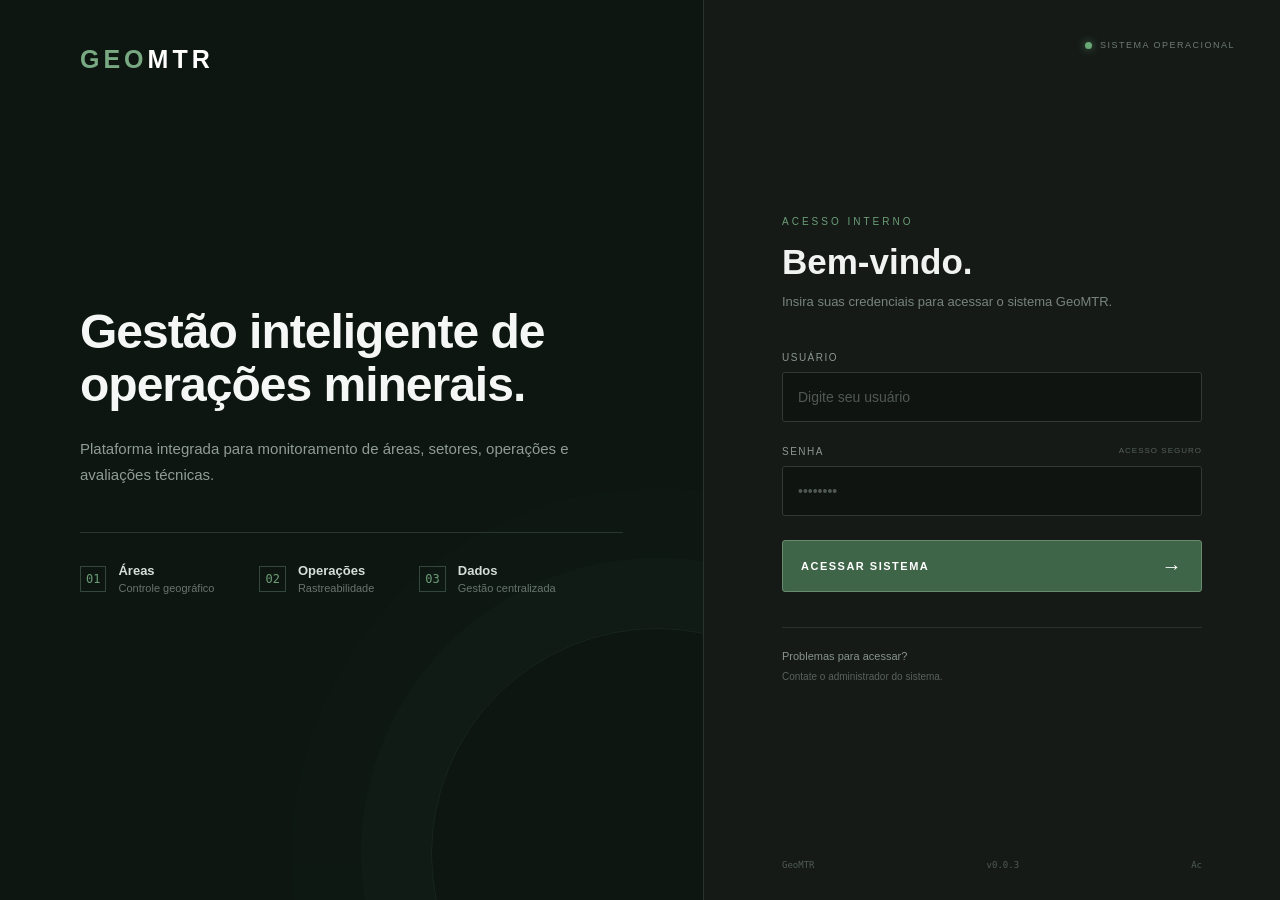
==== GeoMTR/Index.html @ 793aa6f9 "add projeto GeoMTR" ====
<!DOCTYPE html>
<html lang="pt-BR">

<head>
    <meta charset="UTF-8">
    <meta name="viewport" content="width=device-width, initial-scale=1.0">
    <title>GeoMTR | Acesso ao Sistema</title>
    <link rel="stylesheet" href="style.css">
</head>

<body>

    <main class="login-container">

        <section class="painel-info">

            <div class="logo">
                <span>GEO</span>MTR
            </div>

            <h1>Gestão inteligente de<br>operações minerais.</h1>

            <p class="descricao">
                Plataforma integrada para monitoramento de áreas,
                setores, operações e avaliações técnicas.
            </p>

            <div class="linha"></div>

            <div class="informacoes">

                <div class="info">
                    <span class="numero">01</span>
                    <div>
                        <strong>Áreas</strong>
                        <p>Controle geográfico</p>
                    </div>
                </div>

                <div class="info">
                    <span class="numero">02</span>
                    <div>
                        <strong>Operações</strong>
                        <p>Rastreabilidade</p>
                    </div>
                </div>

                <div class="info">
                    <span class="numero">03</span>
                    <div>
                        <strong>Dados</strong>
                        <p>Gestão centralizada</p>
                    </div>
                </div>

            </div>

        </section>


        <section class="area-login">

            <div class="status">
                <span class="status-bolinha"></span>
                SISTEMA OPERACIONAL
            </div>

            <div class="login-box">

                <p class="identificacao">ACESSO INTERNO</p>

                <h2>Bem-vindo.</h2>

                <p class="login-descricao">
                    Insira suas credenciais para acessar o sistema GeoMTR.
                </p>

                <form id="loginForm">

                    <div class="campo">
                        <label for="usuario">USUÁRIO</label>

                        <input
                            type="text"
                            id="usuario"
                            name="usuario"
                            placeholder="Digite seu usuário"
                            required
                        >
                    </div>

                    <div class="campo">

                        <div class="senha-label">
                            <label for="senha">SENHA</label>
                            <span>ACESSO SEGURO</span>
                        </div>

                        <input
                            type="password"
                            id="senha"
                            name="senha"
                            placeholder="••••••••"
                            required
                        >

                    </div>

                  <p id="erroLogin"></p>
                  
                    <button type="submit">
                        ACESSAR SISTEMA
                        <span>→</span>
                    </button>

                </form>

                <div class="separador"></div>

                <div class="suporte">
                    <p>Problemas para acessar?</p>
                    <span>Contate o administrador do sistema.</span>
                </div>

            </div>

            <footer>
                <span>GeoMTR</span>
                <span>v0.0.3</span>
                <span>Ac</span>
            </footer>

        </section>

    </main>
  <script src="login.js"></script>

</body>
</html>
---- GeoMTR/style.css ----
* {
    margin: 0;
    padding: 0;
    box-sizing: border-box;
}

body {
    font-family: Arial, Helvetica, sans-serif;
    background: #0d1210;
    color: #e8ece9;
}

/* =========================
   ESTRUTURA PRINCIPAL
========================= */

.login-container {
    width: 100%;
    min-height: 100vh;

    display: flex;
}

/*L.E*/

.painel-info {
    width: 55%;
    min-height: 100vh;

    padding: 65px 80px;

    display: flex;
    flex-direction: column;
    justify-content: center;

    position: relative;
    overflow: hidden;

    background:
        linear-gradient(
            rgba(13, 22, 17, 0.92),
            rgba(13, 22, 17, 0.97)
        ),
        repeating-linear-gradient(
            0deg,
            transparent,
            transparent 49px,
            rgba(255, 255, 255, 0.025) 50px
        );

    border-right: 1px solid #29332d;
}


.painel-info::after {
    content: "";

    position: absolute;

    width: 450px;
    height: 450px;

    border: 1px solid rgba(96, 151, 111, 0.12);
    border-radius: 50%;

    right: -180px;
    bottom: -180px;

    box-shadow:
        0 0 0 70px rgba(96, 151, 111, 0.025),
        0 0 0 140px rgba(96, 151, 111, 0.015);
}


/* =========================
   LOGO
========================= */

.logo {
    position: absolute;

    top: 45px;
    left: 80px;

    font-size: 25px;
    font-weight: bold;

    letter-spacing: 4px;

    color: #ffffff;
}

.logo span {
    color: #78a982;
}


/* =========================
   TEXTO PRINCIPAL
========================= */

.painel-info h1 {
    max-width: 650px;

    font-size: 48px;
    line-height: 1.1;

    letter-spacing: -1px;

    margin-bottom: 25px;

    color: #f4f7f5;
}

.descricao {
    max-width: 550px;

    color: #8f9d94;

    line-height: 1.7;

    font-size: 15px;
}

.linha {
    width: 100%;
    max-width: 600px;

    height: 1px;

    background: #29352e;

    margin: 45px 0 30px;
}


/* =========================
   INFORMAÇÕES
========================= */

.informacoes {
    display: flex;
    gap: 45px;
}

.info {
    display: flex;
    align-items: center;
    gap: 12px;
}

.numero {
    font-family: monospace;

    font-size: 12px;

    color: #6c9d77;

    border: 1px solid #33473a;

    padding: 5px;
}

.info strong {
    display: block;

    font-size: 13px;

    color: #d8ded9;

    margin-bottom: 4px;
}

.info p {
    font-size: 11px;

    color: #68756c;
}


/* =========================
   ÁREA DE LOGIN
========================= */

.area-login {
    width: 45%;
    min-height: 100vh;

    background: #151a17;

    display: flex;
    flex-direction: column;

    align-items: center;
    justify-content: center;

    position: relative;
}


/* =========================
   STATUS
========================= */

.status {
    position: absolute;

    top: 40px;
    right: 45px;

    font-size: 9px;

    letter-spacing: 1.5px;

    color: #6f7c73;

    display: flex;
    align-items: center;

    gap: 8px;
}

.status-bolinha {
    width: 7px;
    height: 7px;

    background: #69a976;

    border-radius: 50%;

    box-shadow: 0 0 8px rgba(105, 169, 118, 0.7);
}


/* =========================
   CAIXA LOGIN
========================= */

.login-box {
    width: 420px;
}

.identificacao {
    font-size: 10px;

    letter-spacing: 3px;

    color: #6c9d77;

    margin-bottom: 15px;
}

.login-box h2 {
    font-size: 35px;

    color: #f0f3f1;

    margin-bottom: 10px;
}

.login-descricao {
    font-size: 13px;

    line-height: 1.6;

    color: #78847c;

    margin-bottom: 40px;
}


/* =========================
   CAMPOS
========================= */

.campo {
    margin-bottom: 24px;
}

.campo label {
    display: block;

    font-size: 10px;

    letter-spacing: 1.5px;

    color: #8b978f;

    margin-bottom: 9px;
}

.senha-label {
    display: flex;

    justify-content: space-between;
}

.senha-label span {
    font-size: 8px;

    letter-spacing: 1px;

    color: #566159;
}

.campo input {
    width: 100%;

    height: 50px;

    padding: 0 15px;

    background: #101411;

    color: #e8ece9;

    border: 1px solid #303a33;

    border-radius: 3px;

    outline: none;

    font-size: 14px;

    transition: 0.2s;
}

.campo input::placeholder {
    color: #4f5952;
}

.campo input:focus {
    border-color: #668d6f;

    background: #121814;

    box-shadow:
        0 0 0 2px rgba(102, 141, 111, 0.08);
}


/* =========================
   BOTÃO
========================= */

button {
    width: 100%;

    height: 52px;

    margin-top: 8px;

    padding: 0 18px;

    border: 1px solid #688b70;
    border-radius: 3px;

    background: #3f6548;

    color: white;

    font-size: 11px;
    font-weight: bold;

    letter-spacing: 1.5px;

    cursor: pointer;

    display: flex;

    justify-content: space-between;
    align-items: center;

    transition: 0.2s;
}

button span {
    font-size: 20px;
}

button:hover {
    background: #4c7957;

    border-color: #7aa685;

    transform: translateY(-1px);
}


/* =========================
   SUPORTE
========================= */

.separador {
    width: 100%;
    height: 1px;

    background: #29312c;

    margin: 35px 0 22px;
}

.suporte p {
    font-size: 11px;

    color: #88948c;

    margin-bottom: 4px;
}

.suporte span {
    font-size: 10px;

    color: #58625b;
}


/* =========================
   RODAPÉ
========================= */

footer {
    position: absolute;

    bottom: 30px;

    width: 420px;

    display: flex;

    justify-content: space-between;

    font-family: monospace;

    font-size: 9px;

    color: #505b53;
}


/* =========================
   RESPONSIVIDADE
========================= */

@media (max-width: 900px) {

    .painel-info {
        display: none;
    }

    .area-login {
        width: 100%;
    }

    .login-box {
        width: 85%;
        max-width: 420px;
    }

    footer {
        width: 85%;
        max-width: 420px;
    }
  #erroLogin {
    color: #d96b62;
    font-size: 11px;

    margin-top: -10px;
    margin-bottom: 15px;

    min-height: 15px;
  }
  
}
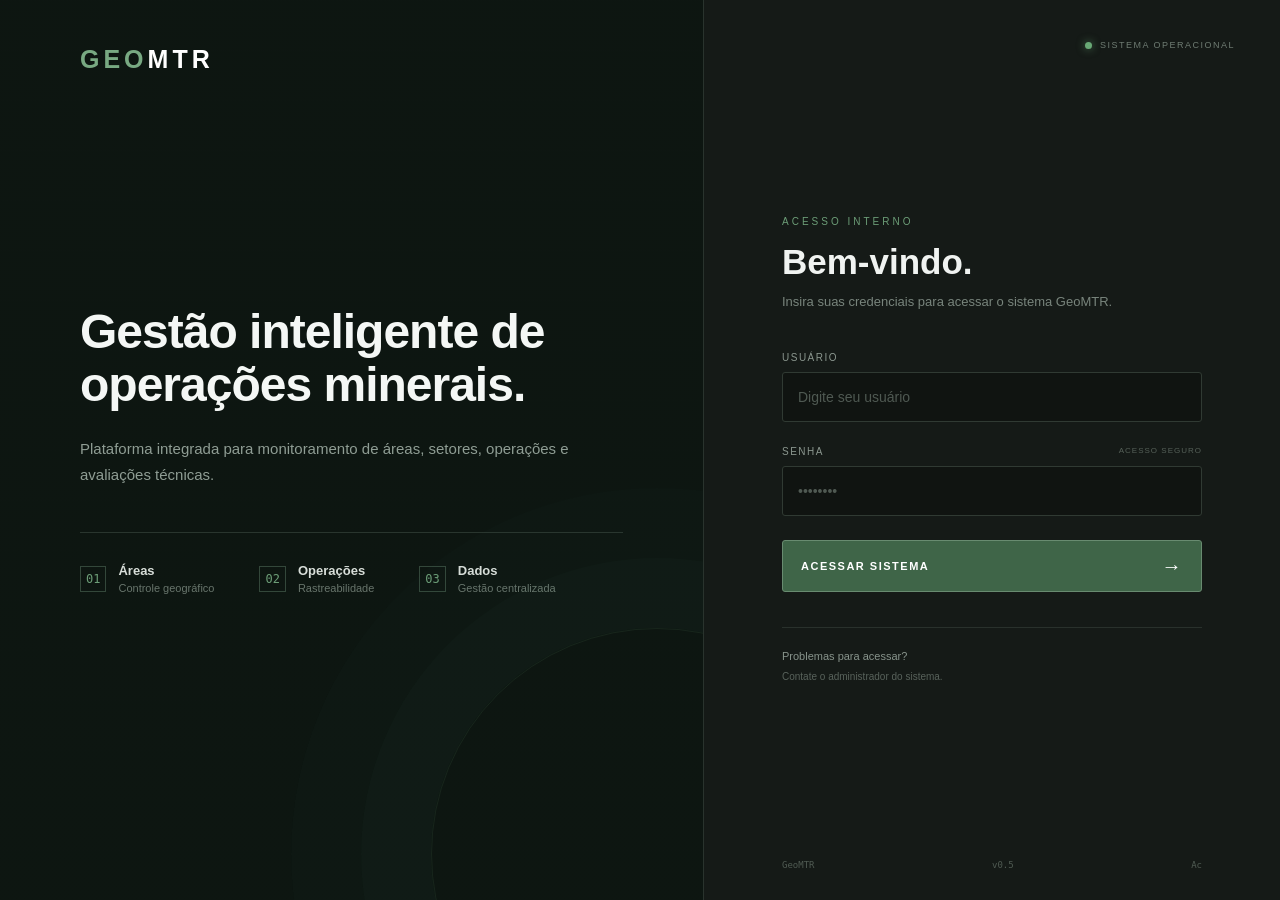
==== commit 39651f12: "att dos dashs, orgs e finalização funcionariohtml" ====
--- a/GeoMTR/Index.html
+++ b/GeoMTR/Index.html
@@ -1,139 +1,119 @@
-<!DOCTYPE html>
+<!doctype html>
 <html lang="pt-BR">
+  <head>
+    <meta charset="UTF-8" />
+    <meta name="viewport" content="width=device-width, initial-scale=1.0" />
+    <title>GeoMTR | Acesso ao Sistema</title>
+    <link rel="stylesheet" href="style.css" />
+  </head>
 
-<head>
-    <meta charset="UTF-8">
-    <meta name="viewport" content="width=device-width, initial-scale=1.0">
-    <title>GeoMTR | Acesso ao Sistema</title>
-    <link rel="stylesheet" href="style.css">
-</head>
+  <body>
+    <main class="login-container">
+      <section class="painel-info">
+        <div class="logo"><span>GEO</span>MTR</div>
 
-<body>
+        <h1>Gestão inteligente de<br />operações minerais.</h1>
 
-    <main class="login-container">
+        <p class="descricao">
+          Plataforma integrada para monitoramento de áreas, setores, operações e
+          avaliações técnicas.
+        </p>
 
-        <section class="painel-info">
+        <div class="linha"></div>
 
-            <div class="logo">
-                <span>GEO</span>MTR
+        <div class="informacoes">
+          <div class="info">
+            <span class="numero">01</span>
+            <div>
+              <strong>Áreas</strong>
+              <p>Controle geográfico</p>
+            </div>
+          </div>
+
+          <div class="info">
+            <span class="numero">02</span>
+            <div>
+              <strong>Operações</strong>
+              <p>Rastreabilidade</p>
+            </div>
+          </div>
+
+          <div class="info">
+            <span class="numero">03</span>
+            <div>
+              <strong>Dados</strong>
+              <p>Gestão centralizada</p>
+            </div>
+          </div>
+        </div>
+      </section>
+
+      <section class="area-login">
+        <div class="status">
+          <span class="status-bolinha"></span>
+          SISTEMA OPERACIONAL
+        </div>
+
+        <div class="login-box">
+          <p class="identificacao">ACESSO INTERNO</p>
+
+          <h2>Bem-vindo.</h2>
+
+          <p class="login-descricao">
+            Insira suas credenciais para acessar o sistema GeoMTR.
+          </p>
+
+          <form id="loginForm">
+            <div class="campo">
+              <label for="usuario">USUÁRIO</label>
+
+              <input
+                type="text"
+                id="usuario"
+                name="usuario"
+                placeholder="Digite seu usuário"
+                required
+              />
             </div>
 
-            <h1>Gestão inteligente de<br>operações minerais.</h1>
+            <div class="campo">
+              <div class="senha-label">
+                <label for="senha">SENHA</label>
+                <span>ACESSO SEGURO</span>
+              </div>
 
-            <p class="descricao">
-                Plataforma integrada para monitoramento de áreas,
-                setores, operações e avaliações técnicas.
-            </p>
-
-            <div class="linha"></div>
-
-            <div class="informacoes">
-
-                <div class="info">
-                    <span class="numero">01</span>
-                    <div>
-                        <strong>Áreas</strong>
-                        <p>Controle geográfico</p>
-                    </div>
-                </div>
-
-                <div class="info">
-                    <span class="numero">02</span>
-                    <div>
-                        <strong>Operações</strong>
-                        <p>Rastreabilidade</p>
-                    </div>
-                </div>
-
-                <div class="info">
-                    <span class="numero">03</span>
-                    <div>
-                        <strong>Dados</strong>
-                        <p>Gestão centralizada</p>
-                    </div>
-                </div>
-
+              <input
+                type="password"
+                id="senha"
+                name="senha"
+                placeholder="••••••••"
+                required
+              />
             </div>
 
-        </section>
+            <p id="erroLogin"></p>
 
+            <button type="submit">
+              ACESSAR SISTEMA
+              <span>→</span>
+            </button>
+          </form>
 
-        <section class="area-login">
+          <div class="separador"></div>
 
-            <div class="status">
-                <span class="status-bolinha"></span>
-                SISTEMA OPERACIONAL
-            </div>
+          <div class="suporte">
+            <p>Problemas para acessar?</p>
+            <span>Contate o administrador do sistema.</span>
+          </div>
+        </div>
 
-            <div class="login-box">
-
-                <p class="identificacao">ACESSO INTERNO</p>
-
-                <h2>Bem-vindo.</h2>
-
-                <p class="login-descricao">
-                    Insira suas credenciais para acessar o sistema GeoMTR.
-                </p>
-
-                <form id="loginForm">
-
-                    <div class="campo">
-                        <label for="usuario">USUÁRIO</label>
-
-                        <input
-                            type="text"
-                            id="usuario"
-                            name="usuario"
-                            placeholder="Digite seu usuário"
-                            required
-                        >
-                    </div>
-
-                    <div class="campo">
-
-                        <div class="senha-label">
-                            <label for="senha">SENHA</label>
-                            <span>ACESSO SEGURO</span>
-                        </div>
-
-                        <input
-                            type="password"
-                            id="senha"
-                            name="senha"
-                            placeholder="••••••••"
-                            required
-                        >
-
-                    </div>
-
-                  <p id="erroLogin"></p>
-                  
-                    <button type="submit">
-                        ACESSAR SISTEMA
-                        <span>→</span>
-                    </button>
-
-                </form>
-
-                <div class="separador"></div>
-
-                <div class="suporte">
-                    <p>Problemas para acessar?</p>
-                    <span>Contate o administrador do sistema.</span>
-                </div>
-
-            </div>
-
-            <footer>
-                <span>GeoMTR</span>
-                <span>v0.0.3</span>
-                <span>Ac</span>
-            </footer>
-
-        </section>
-
+        <footer>
+          <span>GeoMTR</span>
+          <span>v0.5</span>
+          <span>Ac</span>
+        </footer>
+      </section>
     </main>
-  <script src="login.js"></script>
-
-</body>
-</html>+    <script src="login.js"></script>
+  </body>
+</html>
--- a/GeoMTR/style.css
+++ b/GeoMTR/style.css
@@ -1,466 +1,449 @@
 * {
-    margin: 0;
-    padding: 0;
-    box-sizing: border-box;
+  margin: 0;
+  padding: 0;
+  box-sizing: border-box;
 }
 
 body {
-    font-family: Arial, Helvetica, sans-serif;
-    background: #0d1210;
-    color: #e8ece9;
-}
-
-/* =========================
+  font-family: Arial, Helvetica, sans-serif;
+  background: #0d1210;
+  color: #e8ece9;
+}
+
+/* 
    ESTRUTURA PRINCIPAL
-========================= */
+ */
 
 .login-container {
+  width: 100%;
+  min-height: 100vh;
+
+  display: flex;
+}
+
+/*L.E*/
+
+.painel-info {
+  width: 55%;
+  min-height: 100vh;
+
+  padding: 65px 80px;
+
+  display: flex;
+  flex-direction: column;
+  justify-content: center;
+
+  position: relative;
+  overflow: hidden;
+
+  background:
+    linear-gradient(rgba(13, 22, 17, 0.92), rgba(13, 22, 17, 0.97)),
+    repeating-linear-gradient(
+      0deg,
+      transparent,
+      transparent 49px,
+      rgba(255, 255, 255, 0.025) 50px
+    );
+
+  border-right: 1px solid #29332d;
+}
+
+.painel-info::after {
+  content: "";
+
+  position: absolute;
+
+  width: 450px;
+  height: 450px;
+
+  border: 1px solid rgba(96, 151, 111, 0.12);
+  border-radius: 50%;
+
+  right: -180px;
+  bottom: -180px;
+
+  box-shadow:
+    0 0 0 70px rgba(96, 151, 111, 0.025),
+    0 0 0 140px rgba(96, 151, 111, 0.015);
+}
+
+/* 
+   LOGO
+ */
+
+.logo {
+  position: absolute;
+
+  top: 45px;
+  left: 80px;
+
+  font-size: 25px;
+  font-weight: bold;
+
+  letter-spacing: 4px;
+
+  color: #ffffff;
+}
+
+.logo span {
+  color: #78a982;
+}
+
+/* 
+   TEXTO PRINCIPAL
+ */
+
+.painel-info h1 {
+  max-width: 650px;
+
+  font-size: 48px;
+  line-height: 1.1;
+
+  letter-spacing: -1px;
+
+  margin-bottom: 25px;
+
+  color: #f4f7f5;
+}
+
+.descricao {
+  max-width: 550px;
+
+  color: #8f9d94;
+
+  line-height: 1.7;
+
+  font-size: 15px;
+}
+
+.linha {
+  width: 100%;
+  max-width: 600px;
+
+  height: 1px;
+
+  background: #29352e;
+
+  margin: 45px 0 30px;
+}
+
+/* 
+   INFORMAÇÕES
+ */
+
+.informacoes {
+  display: flex;
+  gap: 45px;
+}
+
+.info {
+  display: flex;
+  align-items: center;
+  gap: 12px;
+}
+
+.numero {
+  font-family: monospace;
+
+  font-size: 12px;
+
+  color: #6c9d77;
+
+  border: 1px solid #33473a;
+
+  padding: 5px;
+}
+
+.info strong {
+  display: block;
+
+  font-size: 13px;
+
+  color: #d8ded9;
+
+  margin-bottom: 4px;
+}
+
+.info p {
+  font-size: 11px;
+
+  color: #68756c;
+}
+
+/* 
+   ÁREA DE LOGIN
+ */
+
+.area-login {
+  width: 45%;
+  min-height: 100vh;
+
+  background: #151a17;
+
+  display: flex;
+  flex-direction: column;
+
+  align-items: center;
+  justify-content: center;
+
+  position: relative;
+}
+
+/* 
+   STATUS
+ */
+
+.status {
+  position: absolute;
+
+  top: 40px;
+  right: 45px;
+
+  font-size: 9px;
+
+  letter-spacing: 1.5px;
+
+  color: #6f7c73;
+
+  display: flex;
+  align-items: center;
+
+  gap: 8px;
+}
+
+.status-bolinha {
+  width: 7px;
+  height: 7px;
+
+  background: #69a976;
+
+  border-radius: 50%;
+
+  box-shadow: 0 0 8px rgba(105, 169, 118, 0.7);
+}
+
+/* 
+   CAIXA LOGIN
+ */
+
+.login-box {
+  width: 420px;
+}
+
+.identificacao {
+  font-size: 10px;
+
+  letter-spacing: 3px;
+
+  color: #6c9d77;
+
+  margin-bottom: 15px;
+}
+
+.login-box h2 {
+  font-size: 35px;
+
+  color: #f0f3f1;
+
+  margin-bottom: 10px;
+}
+
+.login-descricao {
+  font-size: 13px;
+
+  line-height: 1.6;
+
+  color: #78847c;
+
+  margin-bottom: 40px;
+}
+
+/* 
+   CAMPOS
+ */
+
+.campo {
+  margin-bottom: 24px;
+}
+
+.campo label {
+  display: block;
+
+  font-size: 10px;
+
+  letter-spacing: 1.5px;
+
+  color: #8b978f;
+
+  margin-bottom: 9px;
+}
+
+.senha-label {
+  display: flex;
+
+  justify-content: space-between;
+}
+
+.senha-label span {
+  font-size: 8px;
+
+  letter-spacing: 1px;
+
+  color: #566159;
+}
+
+.campo input {
+  width: 100%;
+
+  height: 50px;
+
+  padding: 0 15px;
+
+  background: #101411;
+
+  color: #e8ece9;
+
+  border: 1px solid #303a33;
+
+  border-radius: 3px;
+
+  outline: none;
+
+  font-size: 14px;
+
+  transition: 0.2s;
+}
+
+.campo input::placeholder {
+  color: #4f5952;
+}
+
+.campo input:focus {
+  border-color: #668d6f;
+
+  background: #121814;
+
+  box-shadow: 0 0 0 2px rgba(102, 141, 111, 0.08);
+}
+
+/* 
+   BOTÃO
+ */
+
+button {
+  width: 100%;
+
+  height: 52px;
+
+  margin-top: 8px;
+
+  padding: 0 18px;
+
+  border: 1px solid #688b70;
+  border-radius: 3px;
+
+  background: #3f6548;
+
+  color: white;
+
+  font-size: 11px;
+  font-weight: bold;
+
+  letter-spacing: 1.5px;
+
+  cursor: pointer;
+
+  display: flex;
+
+  justify-content: space-between;
+  align-items: center;
+
+  transition: 0.2s;
+}
+
+button span {
+  font-size: 20px;
+}
+
+button:hover {
+  background: #4c7957;
+
+  border-color: #7aa685;
+
+  transform: translateY(-1px);
+}
+
+/* 
+   SUPORTE
+ */
+
+.separador {
+  width: 100%;
+  height: 1px;
+
+  background: #29312c;
+
+  margin: 35px 0 22px;
+}
+
+.suporte p {
+  font-size: 11px;
+
+  color: #88948c;
+
+  margin-bottom: 4px;
+}
+
+.suporte span {
+  font-size: 10px;
+
+  color: #58625b;
+}
+
+/* 
+   RODAPÉ
+ */
+
+footer {
+  position: absolute;
+
+  bottom: 30px;
+
+  width: 420px;
+
+  display: flex;
+
+  justify-content: space-between;
+
+  font-family: monospace;
+
+  font-size: 9px;
+
+  color: #505b53;
+}
+
+/* 
+   RESPONSIVIDADE
+ */
+
+@media (max-width: 900px) {
+  .painel-info {
+    display: none;
+  }
+
+  .area-login {
     width: 100%;
-    min-height: 100vh;
-
-    display: flex;
-}
-
-/*L.E*/
-
-.painel-info {
-    width: 55%;
-    min-height: 100vh;
-
-    padding: 65px 80px;
-
-    display: flex;
-    flex-direction: column;
-    justify-content: center;
-
-    position: relative;
-    overflow: hidden;
-
-    background:
-        linear-gradient(
-            rgba(13, 22, 17, 0.92),
-            rgba(13, 22, 17, 0.97)
-        ),
-        repeating-linear-gradient(
-            0deg,
-            transparent,
-            transparent 49px,
-            rgba(255, 255, 255, 0.025) 50px
-        );
-
-    border-right: 1px solid #29332d;
-}
-
-
-.painel-info::after {
-    content: "";
-
-    position: absolute;
-
-    width: 450px;
-    height: 450px;
-
-    border: 1px solid rgba(96, 151, 111, 0.12);
-    border-radius: 50%;
-
-    right: -180px;
-    bottom: -180px;
-
-    box-shadow:
-        0 0 0 70px rgba(96, 151, 111, 0.025),
-        0 0 0 140px rgba(96, 151, 111, 0.015);
-}
-
-
-/* =========================
-   LOGO
-========================= */
-
-.logo {
-    position: absolute;
-
-    top: 45px;
-    left: 80px;
-
-    font-size: 25px;
-    font-weight: bold;
-
-    letter-spacing: 4px;
-
-    color: #ffffff;
-}
-
-.logo span {
-    color: #78a982;
-}
-
-
-/* =========================
-   TEXTO PRINCIPAL
-========================= */
-
-.painel-info h1 {
-    max-width: 650px;
-
-    font-size: 48px;
-    line-height: 1.1;
-
-    letter-spacing: -1px;
-
-    margin-bottom: 25px;
-
-    color: #f4f7f5;
-}
-
-.descricao {
-    max-width: 550px;
-
-    color: #8f9d94;
-
-    line-height: 1.7;
-
-    font-size: 15px;
-}
-
-.linha {
-    width: 100%;
-    max-width: 600px;
-
-    height: 1px;
-
-    background: #29352e;
-
-    margin: 45px 0 30px;
-}
-
-
-/* =========================
-   INFORMAÇÕES
-========================= */
-
-.informacoes {
-    display: flex;
-    gap: 45px;
-}
-
-.info {
-    display: flex;
-    align-items: center;
-    gap: 12px;
-}
-
-.numero {
-    font-family: monospace;
-
-    font-size: 12px;
-
-    color: #6c9d77;
-
-    border: 1px solid #33473a;
-
-    padding: 5px;
-}
-
-.info strong {
-    display: block;
-
-    font-size: 13px;
-
-    color: #d8ded9;
-
-    margin-bottom: 4px;
-}
-
-.info p {
-    font-size: 11px;
-
-    color: #68756c;
-}
-
-
-/* =========================
-   ÁREA DE LOGIN
-========================= */
-
-.area-login {
-    width: 45%;
-    min-height: 100vh;
-
-    background: #151a17;
-
-    display: flex;
-    flex-direction: column;
-
-    align-items: center;
-    justify-content: center;
-
-    position: relative;
-}
-
-
-/* =========================
-   STATUS
-========================= */
-
-.status {
-    position: absolute;
-
-    top: 40px;
-    right: 45px;
-
-    font-size: 9px;
-
-    letter-spacing: 1.5px;
-
-    color: #6f7c73;
-
-    display: flex;
-    align-items: center;
-
-    gap: 8px;
-}
-
-.status-bolinha {
-    width: 7px;
-    height: 7px;
-
-    background: #69a976;
-
-    border-radius: 50%;
-
-    box-shadow: 0 0 8px rgba(105, 169, 118, 0.7);
-}
-
-
-/* =========================
-   CAIXA LOGIN
-========================= */
-
-.login-box {
-    width: 420px;
-}
-
-.identificacao {
-    font-size: 10px;
-
-    letter-spacing: 3px;
-
-    color: #6c9d77;
-
-    margin-bottom: 15px;
-}
-
-.login-box h2 {
-    font-size: 35px;
-
-    color: #f0f3f1;
-
-    margin-bottom: 10px;
-}
-
-.login-descricao {
-    font-size: 13px;
-
-    line-height: 1.6;
-
-    color: #78847c;
-
-    margin-bottom: 40px;
-}
-
-
-/* =========================
-   CAMPOS
-========================= */
-
-.campo {
-    margin-bottom: 24px;
-}
-
-.campo label {
-    display: block;
-
-    font-size: 10px;
-
-    letter-spacing: 1.5px;
-
-    color: #8b978f;
-
-    margin-bottom: 9px;
-}
-
-.senha-label {
-    display: flex;
-
-    justify-content: space-between;
-}
-
-.senha-label span {
-    font-size: 8px;
-
-    letter-spacing: 1px;
-
-    color: #566159;
-}
-
-.campo input {
-    width: 100%;
-
-    height: 50px;
-
-    padding: 0 15px;
-
-    background: #101411;
-
-    color: #e8ece9;
-
-    border: 1px solid #303a33;
-
-    border-radius: 3px;
-
-    outline: none;
-
-    font-size: 14px;
-
-    transition: 0.2s;
-}
-
-.campo input::placeholder {
-    color: #4f5952;
-}
-
-.campo input:focus {
-    border-color: #668d6f;
-
-    background: #121814;
-
-    box-shadow:
-        0 0 0 2px rgba(102, 141, 111, 0.08);
-}
-
-
-/* =========================
-   BOTÃO
-========================= */
-
-button {
-    width: 100%;
-
-    height: 52px;
-
-    margin-top: 8px;
-
-    padding: 0 18px;
-
-    border: 1px solid #688b70;
-    border-radius: 3px;
-
-    background: #3f6548;
-
-    color: white;
-
-    font-size: 11px;
-    font-weight: bold;
-
-    letter-spacing: 1.5px;
-
-    cursor: pointer;
-
-    display: flex;
-
-    justify-content: space-between;
-    align-items: center;
-
-    transition: 0.2s;
-}
-
-button span {
-    font-size: 20px;
-}
-
-button:hover {
-    background: #4c7957;
-
-    border-color: #7aa685;
-
-    transform: translateY(-1px);
-}
-
-
-/* =========================
-   SUPORTE
-========================= */
-
-.separador {
-    width: 100%;
-    height: 1px;
-
-    background: #29312c;
-
-    margin: 35px 0 22px;
-}
-
-.suporte p {
-    font-size: 11px;
-
-    color: #88948c;
-
-    margin-bottom: 4px;
-}
-
-.suporte span {
-    font-size: 10px;
-
-    color: #58625b;
-}
-
-
-/* =========================
-   RODAPÉ
-========================= */
-
-footer {
-    position: absolute;
-
-    bottom: 30px;
-
-    width: 420px;
-
-    display: flex;
-
-    justify-content: space-between;
-
-    font-family: monospace;
-
-    font-size: 9px;
-
-    color: #505b53;
-}
-
-
-/* =========================
-   RESPONSIVIDADE
-========================= */
-
-@media (max-width: 900px) {
-
-    .painel-info {
-        display: none;
-    }
-
-    .area-login {
-        width: 100%;
-    }
-
-    .login-box {
-        width: 85%;
-        max-width: 420px;
-    }
-
-    footer {
-        width: 85%;
-        max-width: 420px;
-    }
+  }
+
+  .login-box {
+    width: 85%;
+    max-width: 420px;
+  }
+
+  footer {
+    width: 85%;
+    max-width: 420px;
+  }
   #erroLogin {
     color: #d96b62;
     font-size: 11px;
@@ -470,5 +453,4 @@
 
     min-height: 15px;
   }
-  
-}+}
